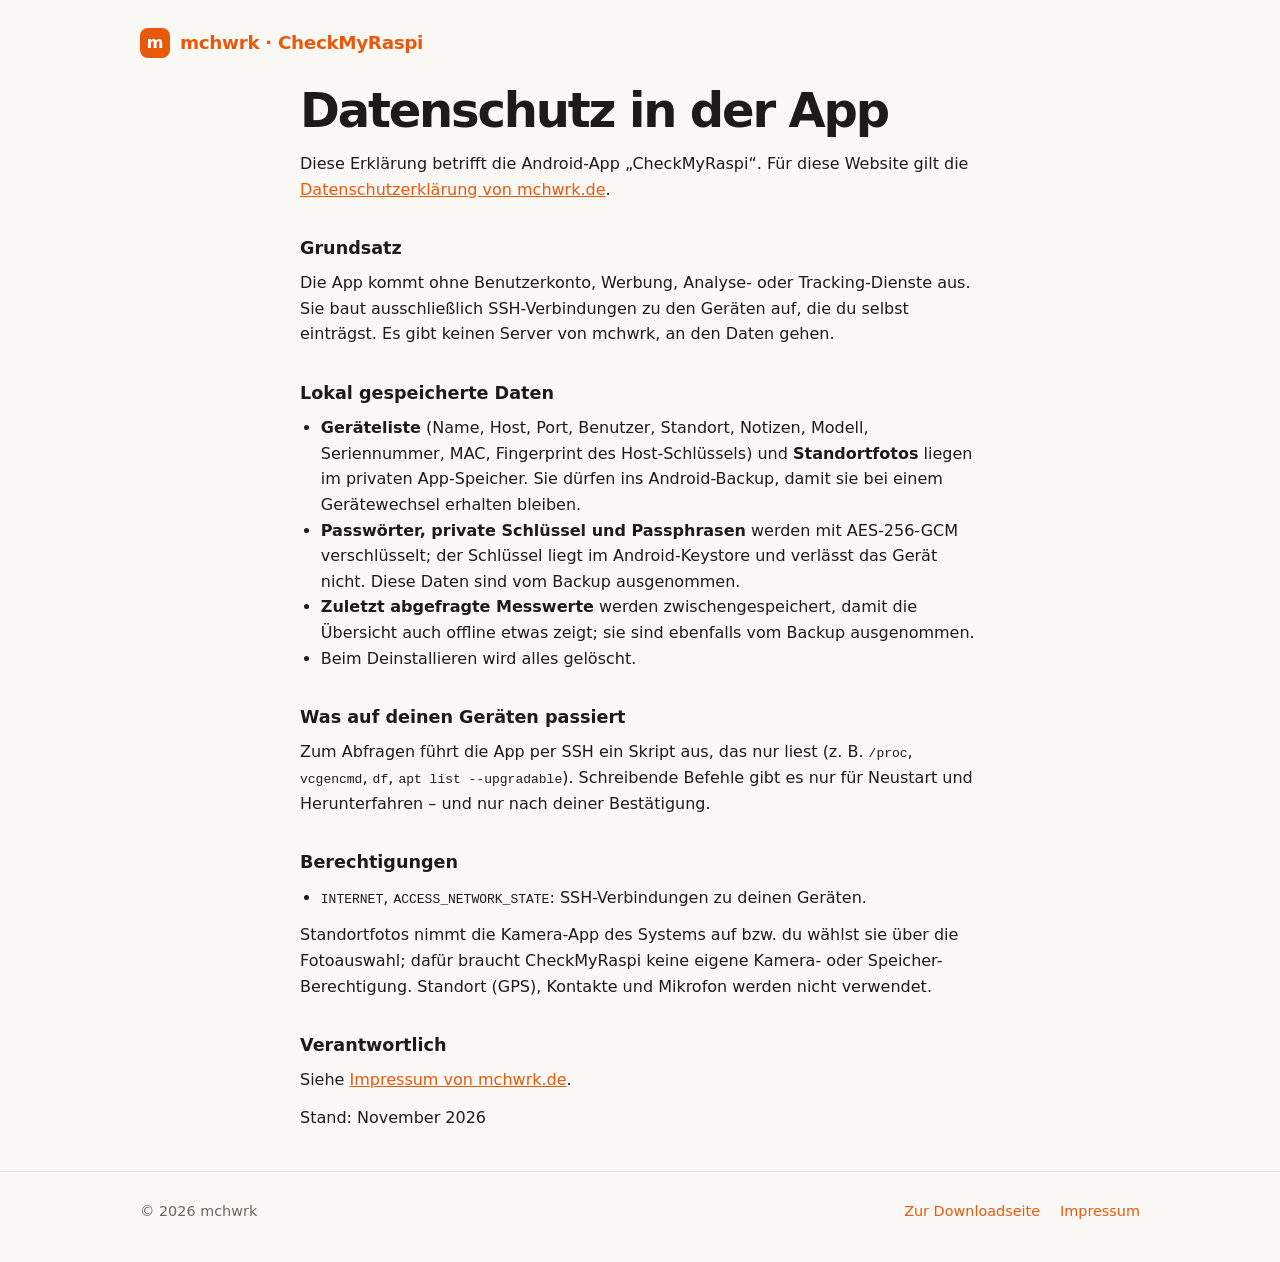
==== website/datenschutz.html @ 509981a1 "Release 1.0.0: signiertes APK, Downloadseite checkmyraspi.mchwrk.de Co-Authored-By: Claude Opus 5.5 " ====
<!doctype html>
<html lang="de">
<head>
<meta charset="utf-8">
<meta name="viewport" content="width=device-width, initial-scale=1">
<title>Datenschutz – CheckMyRaspi</title>
<link rel="icon" href="assets/icon.svg" type="image/svg+xml">
<link rel="stylesheet" href="assets/style.css?v=1">
</head>
<body class="legal">
<header><div class="wrap"><a class="brand" href="./"><span class="brand-mark">m</span>mchwrk · CheckMyRaspi</a></div></header>
<main class="wrap">
  <h1>Datenschutz in der App</h1>
  <p>Diese Erklärung betrifft die Android-App „CheckMyRaspi“. Für diese Website gilt die <a href="https://mchwrk.de/datenschutz.html">Datenschutzerklärung von mchwrk.de</a>.</p>

  <h2>Grundsatz</h2>
  <p>Die App kommt ohne Benutzerkonto, Werbung, Analyse- oder Tracking-Dienste aus. Sie baut ausschließlich SSH-Verbindungen zu den Geräten auf, die du selbst einträgst. Es gibt keinen Server von mchwrk, an den Daten gehen.</p>

  <h2>Lokal gespeicherte Daten</h2>
  <ul>
    <li><strong>Geräteliste</strong> (Name, Host, Port, Benutzer, Standort, Notizen, Modell, Seriennummer, MAC, Fingerprint des Host-Schlüssels) und <strong>Standortfotos</strong> liegen im privaten App-Speicher. Sie dürfen ins Android-Backup, damit sie bei einem Gerätewechsel erhalten bleiben.</li>
    <li><strong>Passwörter, private Schlüssel und Passphrasen</strong> werden mit AES-256-GCM verschlüsselt; der Schlüssel liegt im Android-Keystore und verlässt das Gerät nicht. Diese Daten sind vom Backup ausgenommen.</li>
    <li><strong>Zuletzt abgefragte Messwerte</strong> werden zwischengespeichert, damit die Übersicht auch offline etwas zeigt; sie sind ebenfalls vom Backup ausgenommen.</li>
    <li>Beim Deinstallieren wird alles gelöscht.</li>
  </ul>

  <h2>Was auf deinen Geräten passiert</h2>
  <p>Zum Abfragen führt die App per SSH ein Skript aus, das nur liest (z. B. <code>/proc</code>, <code>vcgencmd</code>, <code>df</code>, <code>apt list --upgradable</code>). Schreibende Befehle gibt es nur für Neustart und Herunterfahren – und nur nach deiner Bestätigung.</p>

  <h2>Berechtigungen</h2>
  <ul>
    <li><code>INTERNET</code>, <code>ACCESS_NETWORK_STATE</code>: SSH-Verbindungen zu deinen Geräten.</li>
  </ul>
  <p>Standortfotos nimmt die Kamera-App des Systems auf bzw. du wählst sie über die Fotoauswahl; dafür braucht CheckMyRaspi keine eigene Kamera- oder Speicher-Berechtigung. Standort (GPS), Kontakte und Mikrofon werden nicht verwendet.</p>

  <h2>Verantwortlich</h2>
  <p>Siehe <a href="https://mchwrk.de/impressum.html">Impressum von mchwrk.de</a>.</p>
  <p class="muted">Stand: November 2026</p>
</main>
<footer><div class="wrap"><span>© 2026 mchwrk</span><nav><a href="./">Zur Downloadseite</a><a href="https://mchwrk.de/impressum.html">Impressum</a></nav></div></footer>
</body>
</html>
---- website/assets/style.css ----
:root {
  --bg: #faf8f5; --surface: #ffffff; --text: #1c1b19; --muted: #6b6760; --line: #e7e2da;
  --accent: #e8590c; --accent-soft: #fdeee4; --good: #1a7f45; --radius: 16px;
  --mono: ui-monospace, "SF Mono", Menlo, Consolas, monospace;
}
@media (prefers-color-scheme: dark) {
  :root { --bg: #141312; --surface: #1d1c1a; --text: #f2efea; --muted: #a29d94; --line: #2f2d2a;
    --accent: #ff7a33; --accent-soft: #2e1e14; --good: #6ee3a0; }
}
* { box-sizing: border-box; margin: 0; padding: 0; }
html { -webkit-text-size-adjust: 100%; }
body { background: var(--bg); color: var(--text); font-family: system-ui, -apple-system, "Segoe UI", Roboto, sans-serif;
  line-height: 1.6; -webkit-font-smoothing: antialiased; }
a { color: inherit; }
img { max-width: 100%; height: auto; display: block; }
.wrap { max-width: 1040px; margin: 0 auto; padding: 0 20px; }
header { padding: 28px 0; }
.brand { display: inline-flex; align-items: center; gap: 10px; font-weight: 800; font-size: 1.15rem; letter-spacing: -0.02em; text-decoration: none; }
.brand-mark { width: 30px; height: 30px; border-radius: 8px; background: var(--accent); color: #fff; display: grid; place-items: center; font-size: 1rem; }

.hero { display: grid; grid-template-columns: 1.1fr 0.9fr; gap: 48px; align-items: center; padding: 40px 0 64px; }
.app-id { display: flex; align-items: center; gap: 14px; margin-bottom: 22px; }
.app-id img { width: 56px; height: 56px; border-radius: 14px; }
.app-id span { font-size: 0.85rem; text-transform: uppercase; letter-spacing: 0.12em; color: var(--muted); font-weight: 600; }
h1 { font-size: clamp(2.4rem, 6.5vw, 4.2rem); line-height: 1.02; letter-spacing: -0.045em; font-weight: 800; }
h1 em { font-style: normal; color: var(--accent); }
.lead { margin-top: 20px; font-size: 1.15rem; color: var(--muted); max-width: 44ch; }
.cta { margin-top: 30px; display: flex; flex-wrap: wrap; gap: 12px; align-items: center; }
.btn { display: inline-flex; align-items: center; gap: 10px; padding: 14px 22px; border-radius: 99px; font-weight: 700;
  text-decoration: none; border: 1px solid var(--accent); transition: transform .15s ease; }
.btn.primary { background: var(--accent); color: #fff; }
.btn.secondary { color: var(--accent); }
.btn:hover { transform: translateY(-2px); }
.meta { margin-top: 14px; font-size: 0.9rem; color: var(--muted); }
.meta code, .hash { font-family: var(--mono); font-size: 0.8rem; word-break: break-all; }
.shots { display: flex; gap: 16px; justify-content: center; align-items: flex-start; }
.shots img { width: 48%; max-width: 260px; border-radius: 28px; border: 1px solid var(--line); box-shadow: 0 24px 60px -30px rgba(0,0,0,.45); }
.shots img:nth-child(2) { margin-top: 48px; }

.section-head { display: flex; justify-content: space-between; align-items: baseline; border-top: 1px solid var(--line); padding-top: 22px; margin: 0 0 22px; }
.section-head h2 { font-size: 0.85rem; text-transform: uppercase; letter-spacing: 0.12em; color: var(--muted); font-weight: 600; }
.section-head small { color: var(--muted); font-size: 0.85rem; }
section { margin-bottom: 64px; }
.grid { display: grid; grid-template-columns: repeat(auto-fill, minmax(260px, 1fr)); gap: 16px; }
.card { background: var(--surface); border: 1px solid var(--line); border-radius: var(--radius); padding: 22px; }
.card .ico { width: 42px; height: 42px; border-radius: 12px; background: var(--accent-soft); display: grid; place-items: center; font-size: 1.3rem; margin-bottom: 12px; }
.card h3 { font-size: 1.1rem; letter-spacing: -0.01em; margin-bottom: 6px; }
.card p, .card li { color: var(--muted); font-size: 0.97rem; }
.card ul, .card ol { padding-left: 1.2em; }
.card li { margin-bottom: 4px; }
.two { display: grid; grid-template-columns: 1fr 1fr; gap: 16px; }
.release h3 { display: flex; gap: 10px; align-items: baseline; }
.release h3 small { color: var(--muted); font-weight: 500; font-size: 0.85rem; }
.ok { color: var(--good); font-weight: 600; }
pre { font-family: var(--mono); font-size: 0.82rem; background: var(--bg); border: 1px solid var(--line); border-radius: 10px; padding: 12px; overflow-x: auto; margin-top: 10px; }

footer { margin-top: 40px; border-top: 1px solid var(--line); padding: 28px 0 40px; color: var(--muted); font-size: 0.9rem; }
footer .wrap { display: flex; flex-wrap: wrap; justify-content: space-between; gap: 12px; }
footer nav { display: flex; gap: 20px; flex-wrap: wrap; }
footer a { text-decoration: none; }
footer a:hover { color: var(--text); }

.legal main { max-width: 720px; }
.legal h1 { font-size: clamp(2rem, 6vw, 3rem); margin-bottom: 16px; }
.legal h2 { font-size: 1.1rem; margin: 32px 0 8px; }
.legal p, .legal ul { margin-bottom: 12px; }
.legal ul { padding-left: 1.3em; }
.legal a { color: var(--accent); }

@media (max-width: 820px) {
  .hero { grid-template-columns: 1fr; gap: 36px; padding-top: 16px; }
  .two { grid-template-columns: 1fr; }
}
@media (prefers-reduced-motion: reduce) { .btn { transition: none; } .btn:hover { transform: none; } }
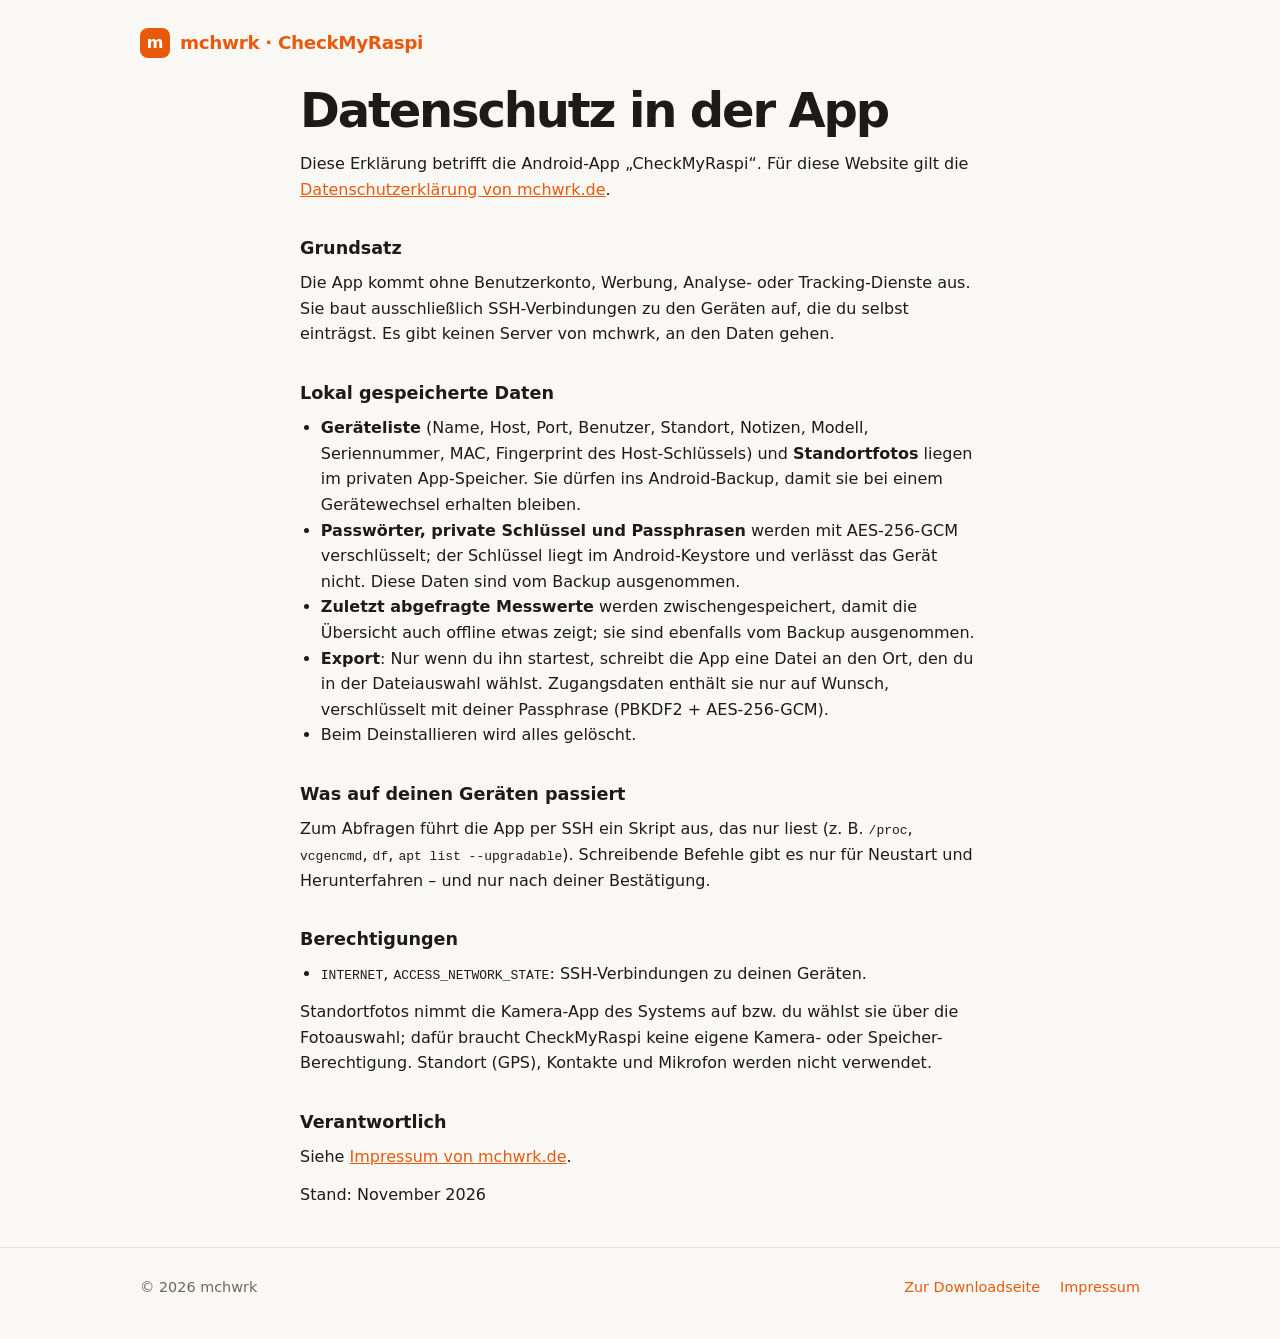
==== commit d05eed15: "1.1.0: Export/Import der Geräteliste, Zugangsdaten optional mit Passphrase Co-Authored-By: Claude Op" ====
--- a/website/datenschutz.html
+++ b/website/datenschutz.html
@@ -21,6 +21,7 @@
     <li><strong>Geräteliste</strong> (Name, Host, Port, Benutzer, Standort, Notizen, Modell, Seriennummer, MAC, Fingerprint des Host-Schlüssels) und <strong>Standortfotos</strong> liegen im privaten App-Speicher. Sie dürfen ins Android-Backup, damit sie bei einem Gerätewechsel erhalten bleiben.</li>
     <li><strong>Passwörter, private Schlüssel und Passphrasen</strong> werden mit AES-256-GCM verschlüsselt; der Schlüssel liegt im Android-Keystore und verlässt das Gerät nicht. Diese Daten sind vom Backup ausgenommen.</li>
     <li><strong>Zuletzt abgefragte Messwerte</strong> werden zwischengespeichert, damit die Übersicht auch offline etwas zeigt; sie sind ebenfalls vom Backup ausgenommen.</li>
+    <li><strong>Export</strong>: Nur wenn du ihn startest, schreibt die App eine Datei an den Ort, den du in der Dateiauswahl wählst. Zugangsdaten enthält sie nur auf Wunsch, verschlüsselt mit deiner Passphrase (PBKDF2 + AES-256-GCM).</li>
     <li>Beim Deinstallieren wird alles gelöscht.</li>
   </ul>
 
